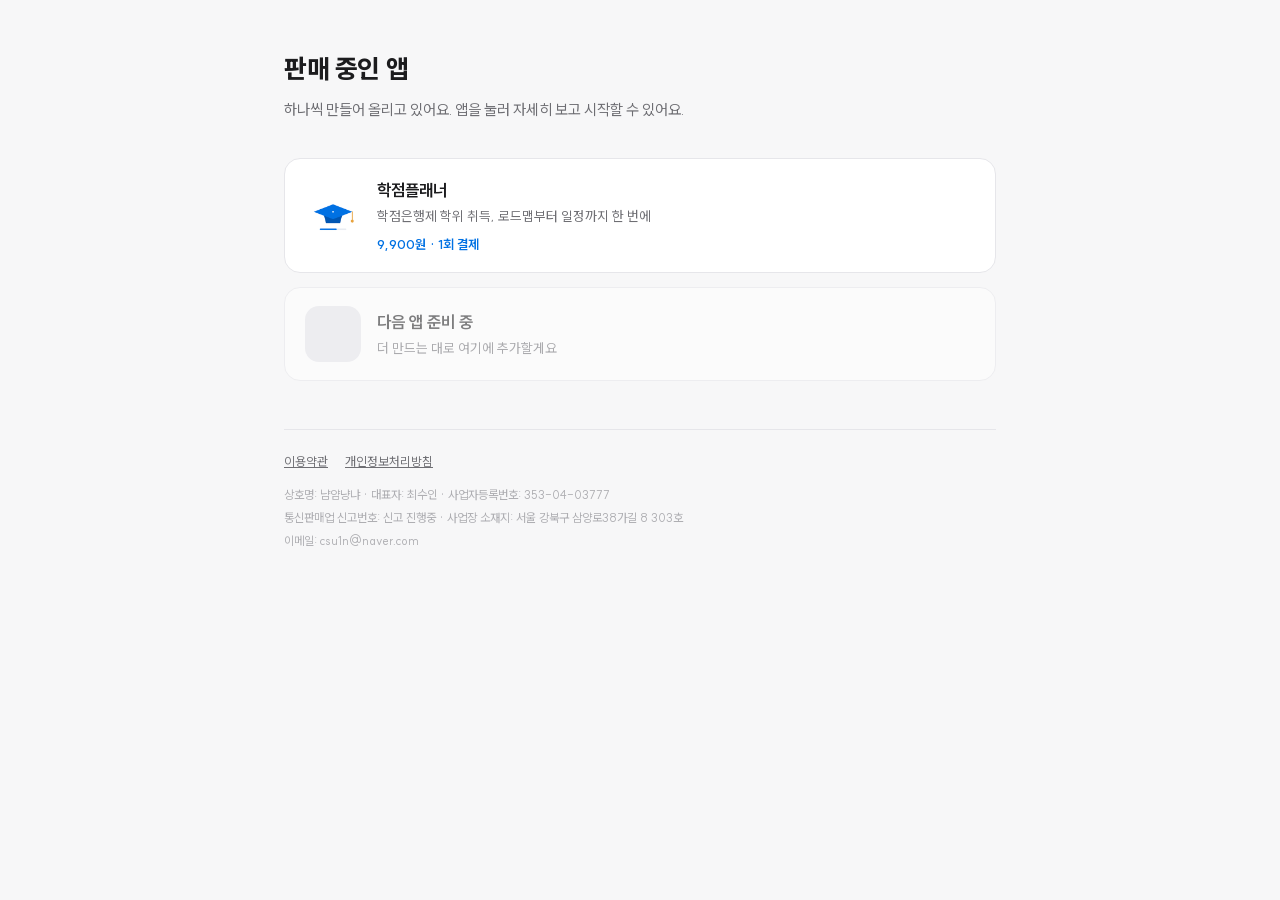
==== index.html @ f2c51550 "앱 스토어 홈페이지 v1: 학점플래너 상품 페이지, 이용약관, 개인정보처리방침 - 루트 허브(index.html): 판매 중인 앱 목록, 브랜드 로고/타이틀 없음(추후 결정) - " ====
<!DOCTYPE html>
<html lang="ko">
<head>
<meta charset="UTF-8">
<meta name="viewport" content="width=device-width, initial-scale=1.0">
<title>판매 중인 앱</title>
<meta name="description" content="학점플래너 등, 만든 앱들을 소개하고 판매하는 곳입니다.">
<link rel="stylesheet" href="/style.css">
</head>
<body>
<div class="wrap">
  <div class="store-head">
    <h1>판매 중인 앱</h1>
    <p>하나씩 만들어 올리고 있어요. 앱을 눌러 자세히 보고 시작할 수 있어요.</p>
  </div>

  <div class="app-grid">
    <a class="app-card" href="/products/hakjeom-planner.html">
      <img src="/assets/icon-192.png" alt="">
      <div>
        <div class="t">학점플래너</div>
        <div class="d">학점은행제 학위 취득, 로드맵부터 일정까지 한 번에</div>
        <div class="price">9,900원 · 1회 결제</div>
      </div>
    </a>

    <div class="app-card soon">
      <div style="width:56px;height:56px;border-radius:14px;background:var(--border);flex-shrink:0"></div>
      <div>
        <div class="t">다음 앱 준비 중</div>
        <div class="d">더 만드는 대로 여기에 추가할게요</div>
      </div>
    </div>
  </div>

  <div class="legal-footer">
    <div class="links">
      <a href="/terms.html">이용약관</a>
      <a href="/privacy.html">개인정보처리방침</a>
    </div>
    상호명: 냠얌냥냐 · 대표자: 최수인 · 사업자등록번호: 353-04-03777<br>
    통신판매업 신고번호: 신고 진행중 · 사업장 소재지: 서울 강북구 삼양로38가길 8 303호<br>
    이메일: csu1n@naver.com
  </div>
</div>
</body>
</html>
---- style.css ----
@font-face {
  font-family: 'SUIT Variable';
  font-weight: 100 900;
  font-style: normal;
  src: url('/fonts/SUIT-Variable.woff2') format('woff2-variations');
  font-display: swap;
}

:root {
  --bg: #f7f7f8;
  --card: #ffffff;
  --border: #e6e6ea;
  --text: #1c1c1e;
  --text-2: #6e6e73;
  --text-3: #aeaeb2;
  --accent: #0071e3;
  --accent-soft: #eef5fe;
  --ok: #1a7f37;
  --ok-soft: #eef7f0;
  --radius: 16px;
  --radius-s: 10px;
}

@media (prefers-color-scheme: dark) {
  :root {
    --bg: #161618;
    --card: #202024;
    --border: #323236;
    --text: #f2f2f4;
    --text-2: #9c9ca3;
    --text-3: #6a6a70;
    --accent: #3395ec;
    --accent-soft: #1d2a3a;
    --ok: #5cbf74;
    --ok-soft: #1e2c21;
  }
}

* { margin: 0; padding: 0; box-sizing: border-box; }
html { -webkit-text-size-adjust: 100%; }

body {
  font-family: 'SUIT Variable', -apple-system, BlinkMacSystemFont, 'Apple SD Gothic Neo', 'Segoe UI', 'Malgun Gothic', sans-serif;
  background: var(--bg);
  color: var(--text);
  line-height: 1.6;
  -webkit-font-smoothing: antialiased;
}

a { color: inherit; }

.wrap {
  max-width: 760px;
  margin: 0 auto;
  padding: 48px 24px 40px;
}

.wrap.narrow { max-width: 640px; }

/* ---------- 스토어 허브 ---------- */

.store-head { margin-bottom: 36px; }
.store-head h1 { font-size: 26px; font-weight: 800; letter-spacing: -0.4px; }
.store-head p { color: var(--text-2); margin-top: 8px; font-size: 15px; }

.app-grid { display: grid; gap: 14px; }

.app-card {
  display: flex;
  gap: 16px;
  align-items: center;
  background: var(--card);
  border: 1px solid var(--border);
  border-radius: var(--radius);
  padding: 18px 20px;
  text-decoration: none;
  transition: border-color 0.15s ease, transform 0.15s ease;
}

.app-card:hover { border-color: var(--accent); transform: translateY(-1px); }

.app-card img { width: 56px; height: 56px; border-radius: 14px; flex-shrink: 0; }

.app-card .t { font-size: 16.5px; font-weight: 700; }
.app-card .d { font-size: 13.5px; color: var(--text-2); margin-top: 3px; }
.app-card .price { font-size: 13px; font-weight: 700; color: var(--accent); margin-top: 6px; }

.app-card.soon { opacity: 0.55; pointer-events: none; }

/* ---------- 상품 페이지 ---------- */

.product-hero { text-align: center; margin-bottom: 32px; }
.product-hero img { width: 84px; height: 84px; border-radius: 20px; margin-bottom: 16px; box-shadow: 0 2px 16px rgba(0,0,0,0.08); }
.product-hero h1 { font-size: 28px; font-weight: 800; letter-spacing: -0.5px; }
.product-hero p { color: var(--text-2); margin-top: 10px; font-size: 15.5px; }

.section-title { font-size: 13px; font-weight: 700; color: var(--text-2); margin: 32px 0 12px; letter-spacing: 0.2px; }

.card { background: var(--card); border: 1px solid var(--border); border-radius: var(--radius); padding: 20px; }
.card + .card { margin-top: 10px; }

.feature-list { display: grid; gap: 14px; }
.feature-list .item { display: flex; gap: 12px; align-items: flex-start; }
.feature-list .emoji { font-size: 20px; flex-shrink: 0; }
.feature-list .t { font-weight: 700; font-size: 15px; }
.feature-list .d { font-size: 13.5px; color: var(--text-2); margin-top: 2px; }

.price-card { text-align: center; padding: 28px 20px; }
.price-card .amount { font-size: 32px; font-weight: 800; margin: 8px 0 2px; }
.price-card .note { font-size: 13px; color: var(--text-2); }

.cta {
  display: inline-flex;
  width: 100%;
  align-items: center;
  justify-content: center;
  padding: 15px 20px;
  border-radius: var(--radius-s);
  background: var(--accent);
  color: #fff;
  font-weight: 700;
  font-size: 16px;
  text-decoration: none;
  margin-top: 16px;
}

.cta:hover { opacity: 0.9; }

.back-link { display: inline-block; margin-bottom: 20px; color: var(--text-2); font-size: 13.5px; text-decoration: none; }
.back-link:hover { color: var(--text); }

ul.plain { list-style: none; padding: 0; }
ul.plain li { padding: 8px 0; border-bottom: 1px solid var(--border); font-size: 14px; color: var(--text-2); }
ul.plain li:last-child { border-bottom: 0; }
ul.plain b { color: var(--text); }

/* ---------- 법적 정보 푸터 (전자상거래법 표준 고시) ---------- */

.legal-footer {
  margin-top: 48px;
  padding-top: 20px;
  border-top: 1px solid var(--border);
  font-size: 12px;
  color: var(--text-3);
  line-height: 1.9;
}

.legal-footer .links { margin-bottom: 10px; }
.legal-footer .links a { color: var(--text-2); text-decoration: underline; margin-right: 14px; font-size: 12.5px; }

/* ---------- 약관/정책 문서 ---------- */

.doc h1 { font-size: 22px; font-weight: 800; margin-bottom: 6px; }
.doc .updated { font-size: 12.5px; color: var(--text-3); margin-bottom: 28px; }
.doc h2 { font-size: 16px; font-weight: 700; margin: 28px 0 10px; }
.doc p, .doc li { font-size: 14px; color: var(--text-2); line-height: 1.8; }
.doc ul, .doc ol { padding-left: 20px; margin-bottom: 10px; }
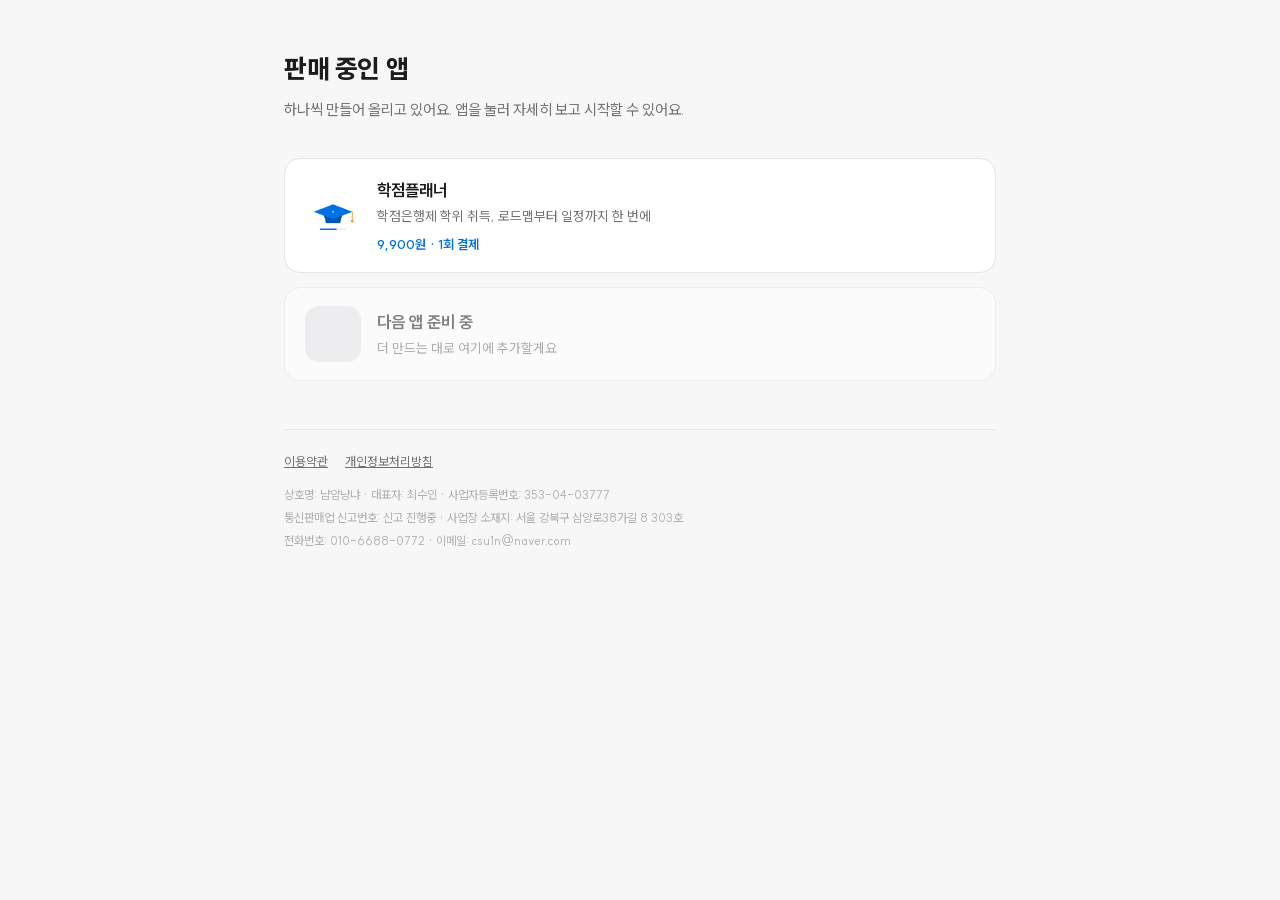
==== commit 51ae87c7: "사업자 정보에 전화번호 추가 (전자상거래법 표준 고시 항목 보완) - 홈, 학점플래너 소개, 이용약관, 개인정보처리방침 하단 사업자 정보에 전화번호 명시 - 개인정보처리방침의 개인" ====
--- a/index.html
+++ b/index.html
@@ -40,7 +40,7 @@
     </div>
     상호명: 냠얌냥냐 · 대표자: 최수인 · 사업자등록번호: 353-04-03777<br>
     통신판매업 신고번호: 신고 진행중 · 사업장 소재지: 서울 강북구 삼양로38가길 8 303호<br>
-    이메일: csu1n@naver.com
+    전화번호: 010-6688-0772 · 이메일: csu1n@naver.com
   </div>
 </div>
 </body>
--- a/style.css
+++ b/style.css
@@ -148,6 +148,123 @@
 .legal-footer .links { margin-bottom: 10px; }
 .legal-footer .links a { color: var(--text-2); text-decoration: underline; margin-right: 14px; font-size: 12.5px; }
 
+/* ---------- 상품 페이지: 히어로 ---------- */
+
+.hero-section { text-align: center; padding: 8px 0 4px; }
+.hero-section .eyebrow {
+  display: inline-flex; align-items: center; gap: 6px;
+  font-size: 12.5px; font-weight: 700; color: var(--accent);
+  background: var(--accent-soft); padding: 6px 14px; border-radius: 99px;
+  margin-bottom: 16px;
+}
+.hero-section h1 { font-size: 30px; font-weight: 800; letter-spacing: -0.6px; line-height: 1.28; }
+.hero-section .sub { color: var(--text-2); margin-top: 14px; font-size: 16px; line-height: 1.65; }
+
+.price-pill {
+  display: inline-flex; align-items: baseline; gap: 5px;
+  font-weight: 800; font-size: 15px; margin-top: 20px;
+}
+.price-pill .num { font-size: 22px; }
+.price-pill .note { font-weight: 500; font-size: 13px; color: var(--text-2); }
+
+.hero-cta { max-width: 320px; margin: 14px auto 0; }
+
+.phone-frame {
+  max-width: 270px;
+  margin: 32px auto 0;
+  border-radius: 34px;
+  border: 8px solid #111;
+  box-shadow: 0 28px 60px -16px rgba(0,0,0,0.38), 0 6px 18px rgba(0,0,0,0.12);
+  overflow: hidden;
+  background: #111;
+}
+.phone-frame img { display: block; width: 100%; }
+
+/* ---------- 문제 제기 카드 ---------- */
+
+.pain-card { margin-top: 40px; }
+.pain-card ul { list-style: none; }
+.pain-card li {
+  display: flex; gap: 10px; align-items: flex-start;
+  padding: 10px 0; font-size: 14.5px; color: var(--text-2);
+  border-bottom: 1px solid var(--border);
+}
+.pain-card li:last-child { border-bottom: 0; }
+.pain-card li .x { color: var(--text-3); flex-shrink: 0; font-weight: 700; }
+
+/* ---------- 기능 쇼케이스 (이미지 · 텍스트 교차) ---------- */
+
+.feature-row {
+  display: flex;
+  align-items: center;
+  gap: 40px;
+  margin: 64px 0;
+}
+.feature-row.reverse { flex-direction: row-reverse; }
+.feature-row .shot { flex: 0 0 230px; }
+.feature-row .shot .phone-frame { max-width: 230px; margin: 0; }
+.feature-row .text { flex: 1; min-width: 0; }
+.feature-row .text .tag { font-size: 12.5px; font-weight: 700; color: var(--accent); margin-bottom: 8px; }
+.feature-row .text h3 { font-size: 21px; font-weight: 800; letter-spacing: -0.3px; margin-bottom: 10px; line-height: 1.35; }
+.feature-row .text p { color: var(--text-2); font-size: 14.5px; line-height: 1.8; }
+
+@media (max-width: 680px) {
+  .feature-row, .feature-row.reverse {
+    flex-direction: column;
+    gap: 24px;
+    text-align: center;
+    margin: 48px 0;
+  }
+  .feature-row .shot { flex: none; width: 100%; display: flex; justify-content: center; }
+}
+
+/* ---------- 신뢰 배지 ---------- */
+
+.credibility-row { display: flex; flex-wrap: wrap; gap: 8px; justify-content: center; margin-top: 20px; }
+.credibility-badge {
+  font-size: 12.5px; font-weight: 600; color: var(--text-2);
+  background: var(--card); border: 1px solid var(--border);
+  border-radius: 99px; padding: 7px 14px;
+}
+
+/* ---------- FAQ 아코디언 ---------- */
+
+.faq-item {
+  background: var(--card); border: 1px solid var(--border);
+  border-radius: 14px; padding: 0 18px;
+}
+.faq-item + .faq-item { margin-top: 8px; }
+.faq-item summary {
+  padding: 16px 0; font-weight: 700; font-size: 14.5px;
+  cursor: pointer; list-style: none;
+  display: flex; justify-content: space-between; align-items: center; gap: 10px;
+}
+.faq-item summary::-webkit-details-marker { display: none; }
+.faq-item summary::after {
+  content: ''; width: 8px; height: 8px;
+  border-right: 1.5px solid var(--text-3); border-bottom: 1.5px solid var(--text-3);
+  transform: rotate(45deg); transition: transform 0.2s ease; flex-shrink: 0;
+}
+.faq-item[open] summary::after { transform: rotate(-135deg); }
+.faq-item .a { padding: 0 0 16px; color: var(--text-2); font-size: 14px; line-height: 1.75; }
+
+/* ---------- 하단 고정 CTA (모바일) ---------- */
+
+.sticky-cta {
+  position: fixed; left: 0; right: 0; bottom: 0;
+  background: color-mix(in srgb, var(--card) 92%, transparent);
+  -webkit-backdrop-filter: blur(16px); backdrop-filter: blur(16px);
+  border-top: 1px solid var(--border);
+  padding: 10px 16px calc(10px + env(safe-area-inset-bottom));
+  z-index: 50;
+  display: flex; align-items: center; gap: 12px;
+}
+.sticky-cta .info { flex: 1; min-width: 0; }
+.sticky-cta .amount { font-weight: 800; font-size: 15px; }
+.sticky-cta .amount-note { font-size: 11.5px; color: var(--text-2); }
+.sticky-cta .cta { margin-top: 0; width: auto; padding: 11px 20px; white-space: nowrap; }
+body.has-sticky-cta { padding-bottom: 74px; }
+
 /* ---------- 약관/정책 문서 ---------- */
 
 .doc h1 { font-size: 22px; font-weight: 800; margin-bottom: 6px; }
